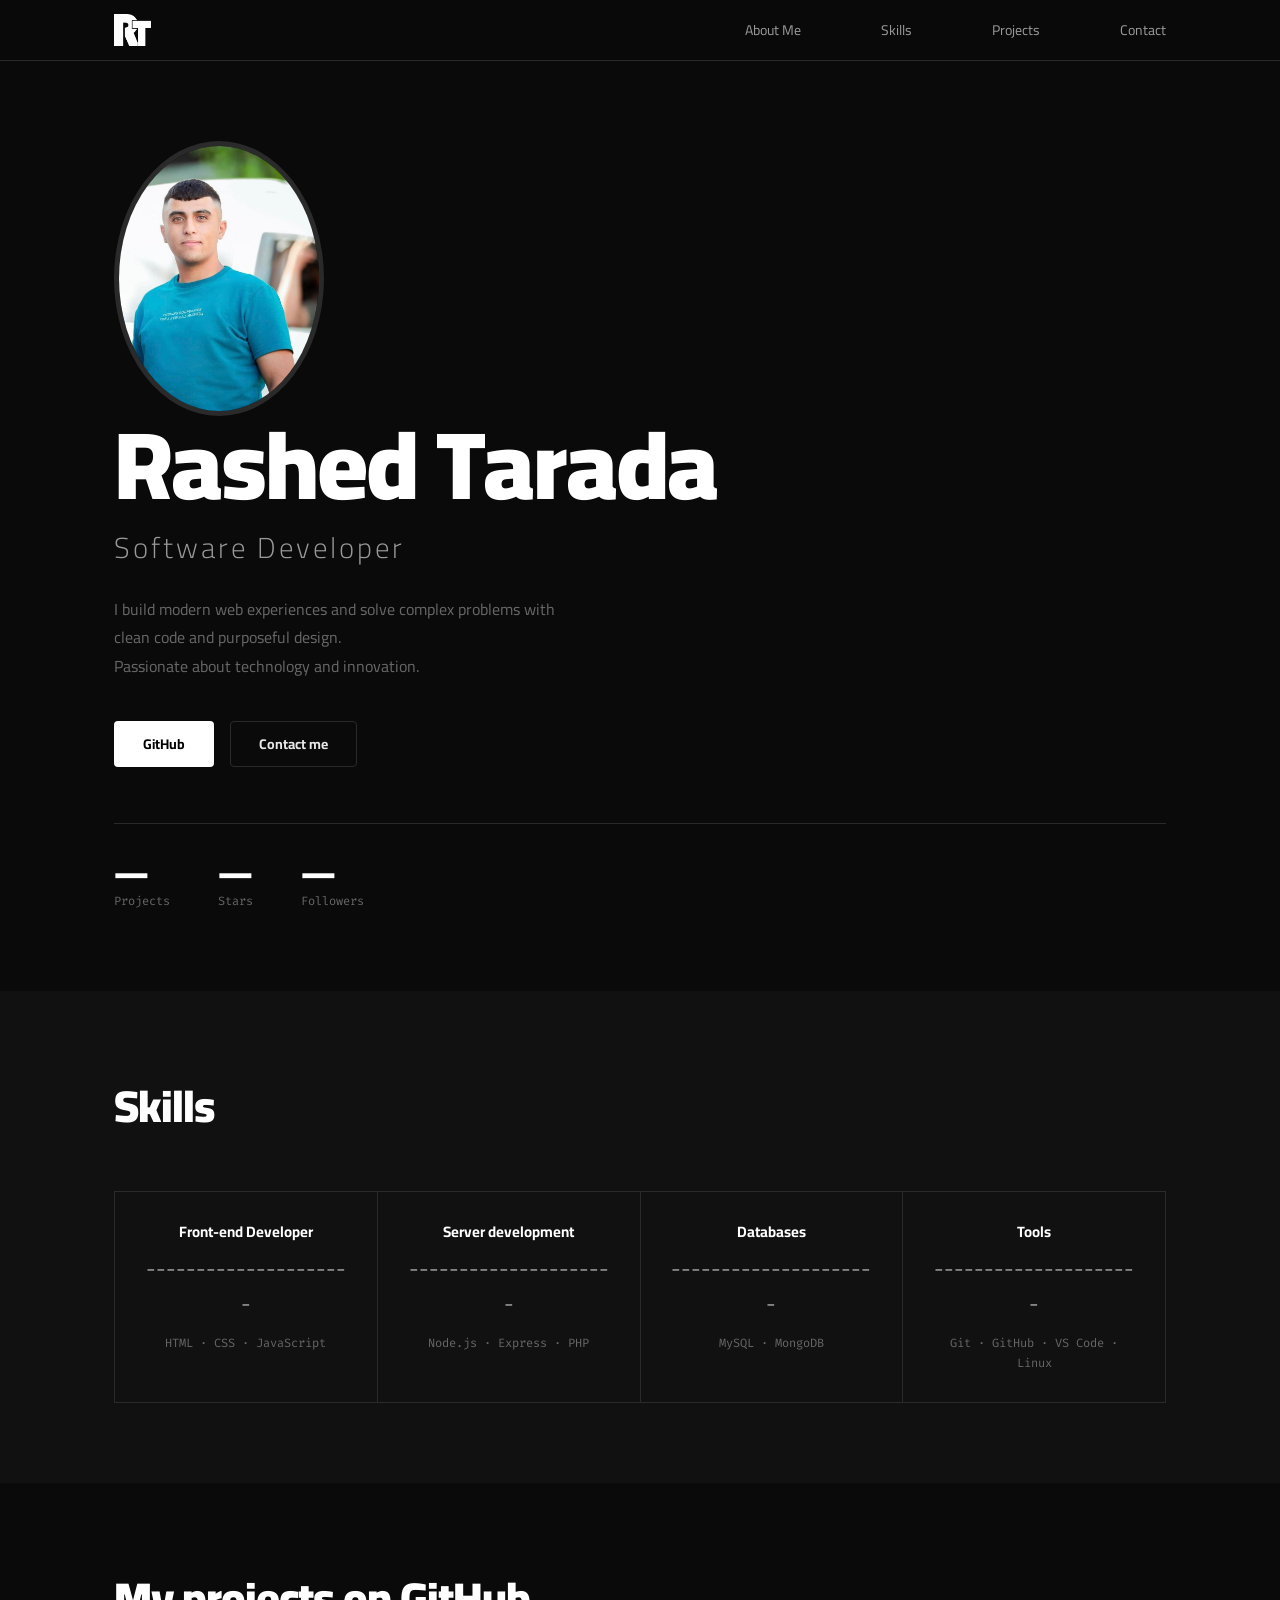
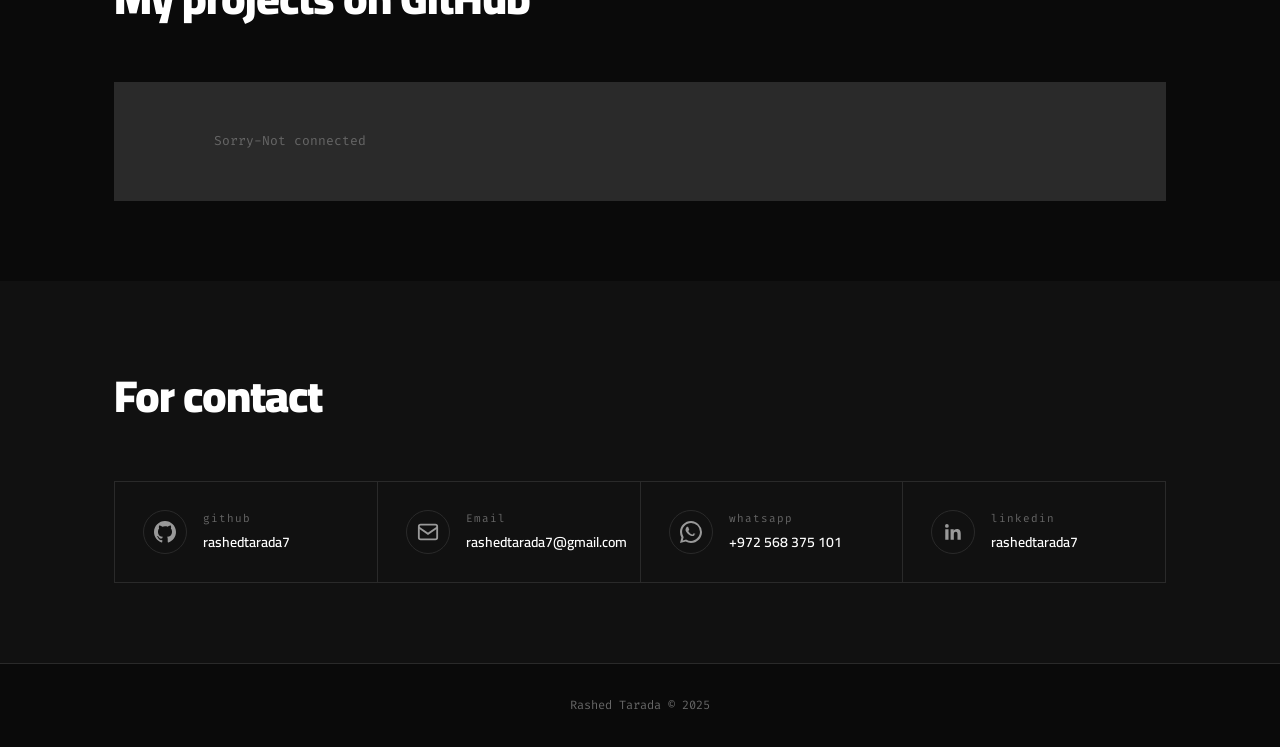
==== index.html @ 1eb6e8c9 "first upload" ====
<!doctype html>
<html lang="en" dir="ltr">
  <head>
    <meta charset="UTF-8" />
    <meta name="viewport" content="width=device-width, initial-scale=1.0" />
    <link rel="icon" href="images/Logo title.png" type="image/x-icon" />
    <title>Portfolio-Rashed Tarada</title>

    <link
      href="https://fonts.googleapis.com/css2?family=Cairo:wght@300;400;600;700;900&family=Fira+Code:wght@400;500&display=swap"
      rel="stylesheet"
    />

    <link rel="stylesheet" href="css/style.css" />
  </head>
  <body>
    <nav class="navbar" id="navbar">
      <div class="container nav-inner">
        <div class="nav-logo">
         <img src="images/Logo.png" alt="Logo">
        </div>

        <ul class="nav-links" id="nav-links">
          <li><a href="#about">About Me</a></li>
          <li><a href="#skills">Skills</a></li>
          <li><a href="#projects">Projects</a></li>
          <li><a href="#contact">Contact</a></li>
        </ul>

        <button class="nav-toggle" id="nav-toggle" aria-label="Open the menu">
          <span></span>
          <span></span>
          <span></span>
        </button>
      </div>
    </nav>

    <section class="hero" id="about">
      <div class="container hero-inner">
        <img
          class="my-image"
          src="images/IMG-20231022-WA0089.jpg"
          alt="my image"
        />
        <h1 class="hero-name">Rashed Tarada</h1>

        <p class="hero-title">Software Developer</p>

        <p class="hero-desc">
          I build modern web experiences and solve complex problems with clean
          code and purposeful design.
          <br />
          Passionate about technology and innovation.
        </p>

        <div class="hero-btns">
          <a
            href="https://github.com/rashedtarada7"
            target="_blank"
            rel="noopener"
            class="btn btn-primary"
            >GitHub</a
          >
          <a href="#contact" class="btn btn-outline">Contact me</a>
        </div>

        <div class="hero-stats">
          <div class="stat">
            <span class="stat-num" id="stat-repos">—</span>
            <span class="stat-label">Projects</span>
          </div>
          <div class="stat">
            <span class="stat-num" id="stat-stars">—</span>
            <span class="stat-label">Stars</span>
          </div>
          <div class="stat">
            <span class="stat-num" id="stat-followers">—</span>
            <span class="stat-label">Followers</span>
          </div>
        </div>
      </div>
    </section>

    <section class="section section-alt" id="skills">
      <div class="container">
        <h2 class="section-title">Skills</h2>

        <div class="skills-grid">
          <div class="skill-card">
            <h3 class="skill-name">Front-end Developer</h3>
            <div class="skill-icon">---------------------</div>
            <p class="skill-tech">HTML · CSS · JavaScript</p>
          </div>

          <div class="skill-card">
            <h3 class="skill-name">Server development</h3>
            <div class="skill-icon">---------------------</div>
            <p class="skill-tech">Node.js · Express · PHP</p>
          </div>

          <div class="skill-card">
            <h3 class="skill-name">Databases</h3>
            <div class="skill-icon">---------------------</div>
            <p class="skill-tech">MySQL · MongoDB</p>
          </div>

          <div class="skill-card">
            <h3 class="skill-name">Tools</h3>
            <div class="skill-icon">---------------------</div>
            <p class="skill-tech">Git · GitHub · VS Code · Linux</p>
          </div>
        </div>
      </div>
    </section>

    <section class="section" id="projects">
      <div class="container">
        <h2 class="section-title">My projects on GitHub</h2>

        <div id="projects-grid" class="projects-grid">
          <p class="state-text">Loading...</p>
        </div>

        <div class="gh-profile" id="gh-profile" style="display: none">
          <img src="" alt="Profile image" class="gh-avatar" id="gh-avatar" />
          <div class="gh-info">
            <p class="gh-name" id="gh-name">Rashed Tarada</p>
            <p class="gh-username">@rashedtarada7</p>
          </div>
          <div class="gh-stats">
            <div class="gh-stat">
              <span class="gh-stat-num" id="gh-repos">—</span>
              <span class="gh-stat-label">repos</span>
            </div>
            <div class="gh-stat">
              <span class="gh-stat-num" id="gh-followers">—</span>
              <span class="gh-stat-label">followers</span>
            </div>
          </div>
        </div>
      </div>
    </section>

    <section class="section section-alt" id="contact">
      <div class="container">
        <h2 class="section-title">For contact</h2>

        <div class="contact-grid">
          <!-- GitHub -->
          <a
            href="https://github.com/rashedtarada7"
            target="_blank"
            rel="noopener"
            class="contact-card"
          >
            <div class="contact-icon">
              <svg
                xmlns="http://www.w3.org/2000/svg"
                width="22"
                height="22"
                viewBox="0 0 24 24"
                fill="currentColor"
                aria-hidden="true"
              >
                <path
                  d="M12 0C5.37 0 0 5.37 0 12c0 5.3 3.44 9.8 8.2 11.38.6.11.82-.26.82-.58v-2.03c-3.34.73-4.04-1.61-4.04-1.61-.54-1.38-1.33-1.75-1.33-1.75-1.09-.74.08-.73.08-.73 1.2.08 1.84 1.24 1.84 1.24 1.07 1.83 2.8 1.3 3.48.99.11-.78.42-1.3.76-1.6-2.67-.3-5.47-1.33-5.47-5.93 0-1.31.47-2.38 1.24-3.22-.12-.3-.54-1.52.12-3.18 0 0 1.01-.32 3.3 1.23a11.5 11.5 0 0 1 3-.4c1.02 0 2.04.14 3 .4 2.28-1.55 3.29-1.23 3.29-1.23.66 1.66.24 2.88.12 3.18.77.84 1.24 1.91 1.24 3.22 0 4.61-2.81 5.63-5.48 5.92.43.37.81 1.1.81 2.22v3.29c0 .32.22.7.83.58C20.57 21.8 24 17.3 24 12 24 5.37 18.63 0 12 0z"
                />
              </svg>
            </div>
            <div class="contact-details">
              <span class="contact-label">github</span>
              <span class="contact-value">rashedtarada7</span>
            </div>
          </a>

          <a href="mailto:rashedtarada7@gmail.com" class="contact-card">
            <div class="contact-icon">
              <svg
                xmlns="http://www.w3.org/2000/svg"
                width="22"
                height="22"
                viewBox="0 0 24 24"
                fill="none"
                stroke="currentColor"
                stroke-width="2"
                aria-hidden="true"
              >
                <rect x="2" y="4" width="20" height="16" rx="2" />
                <path d="m2 7 10 7 10-7" />
              </svg>
            </div>
            <div class="contact-details">
              <span class="contact-label">Email</span>
              <span class="contact-value">rashedtarada7@gmail.com</span>
            </div>
          </a>

          <a
            href="https://wa.me/972568375101"
            target="_blank"
            rel="noopener"
            class="contact-card"
          >
            <div class="contact-icon">
              <svg
                xmlns="http://www.w3.org/2000/svg"
                width="22"
                height="22"
                viewBox="0 0 24 24"
                fill="currentColor"
                aria-hidden="true"
              >
                <path
                  d="M17.47 14.38c-.3-.15-1.76-.87-2.03-.97-.27-.1-.47-.15-.67.15s-.77.97-.94 1.17c-.17.2-.35.22-.65.07a8.16 8.16 0 0 1-2.4-1.48 9 9 0 0 1-1.66-2.07c-.17-.3-.02-.46.13-.6.13-.13.3-.35.45-.52.15-.17.2-.3.3-.5.1-.2.05-.37-.02-.52s-.67-1.61-.92-2.2c-.24-.58-.49-.5-.67-.51H7.9c-.2 0-.52.07-.79.37S6 8.42 6 9.61c0 1.2.87 2.35 1 2.51.12.17 1.73 2.64 4.19 3.7.59.25 1.04.4 1.4.52.59.19 1.12.16 1.55.1.47-.07 1.46-.6 1.66-1.17.2-.58.2-1.07.15-1.17-.06-.1-.24-.17-.53-.3zM12.04 21.8h-.01a9.76 9.76 0 0 1-4.97-1.36l-.36-.21-3.7.97 1-3.62-.23-.37a9.76 9.76 0 0 1-1.5-5.19C2.28 6.5 6.7 2.1 12.07 2.1a9.69 9.69 0 0 1 6.88 2.85 9.65 9.65 0 0 1 2.85 6.87c-.01 5.36-4.43 9.77-9.76 9.97zm8.3-18.1A11.69 11.69 0 0 0 12.04 0C5.4 0 .02 5.37 0 11.99a11.95 11.95 0 0 0 1.6 6L0 24l6.18-1.62a12 12 0 0 0 5.85 1.49h.01C18.62 23.87 24 18.5 24 11.87a11.9 11.9 0 0 0-3.66-8.17z"
                />
              </svg>
            </div>
            <div class="contact-details">
              <span class="contact-label">whatsapp</span>
              <span class="contact-value">+972 568 375 101</span>
            </div>
          </a>

          <a
            href="https://linkedin.com/in/rashedtarada"
            target="_blank"
            rel="noopener"
            class="contact-card"
          >
            <div class="contact-icon">
              <svg
                xmlns="http://www.w3.org/2000/svg"
                width="22"
                height="22"
                viewBox="0 0 24 24"
                fill="currentColor"
                aria-hidden="true"
              >
                <path
                  d="M20.45 20.45h-3.55v-5.57c0-1.33-.03-3.04-1.85-3.04-1.85 0-2.14 1.45-2.14 2.94v5.67H9.36V9h3.41v1.56h.05c.47-.9 1.63-1.85 3.36-1.85 3.6 0 4.27 2.37 4.27 5.45v6.29zM5.34 7.43a2.06 2.06 0 1 1 0-4.12 2.06 2.06 0 0 1 0 4.12zM7.12 20.45H3.56V9h3.56v11.45zM22.23 0H1.77C.79 0 .77 0 1.72v20.56C0 23.23.79 24 1.77 24h20.46C23.2 24 24 23.23 24 22.28V1.72C24 .77 23.2 0 22.23 0z"
                />
              </svg>
            </div>
            <div class="contact-details">
              <span class="contact-label">linkedin</span>
              <span class="contact-value">rashedtarada7</span>
            </div>
          </a>
        </div>
      </div>
    </section>

    <footer class="footer">
      <p>Rashed Tarada © 2025</p>
    </footer>

    <script src="js/main.js"></script>
  </body>
</html>
---- css/style.css ----
:root {
  --color-bg:        #0a0a0a;   
  --color-bg-alt:    #111111; 
  --color-bg-card:   #141414; 
  --color-bg-hover:  #1c1c1c; 

  --color-border:    #2a2a2a;

  --color-text:      #e8e8e8; 
  --color-text-bold: #ffffff;   
  --color-text-muted:#666666; 
  --color-text-sub:  #999999;  

  --color-btn-bg:    #ffffff;
  --color-btn-text:  #000000;

  --font-arabic: 'Cairo', sans-serif;
  --font-code:   'Fira Code', monospace;

  --radius-sm:   4px;
  --radius-md:   6px;
  --transition:  0.2s ease;
}



*, *::before, *::after {
  margin: 0;
  padding: 0;
  box-sizing: border-box;
}

html {
  scroll-behavior: smooth;
}

body {
  background-color: var(--color-bg);
  color: var(--color-text);
  font-family: var(--font-arabic);
  line-height: 1.6;
  -webkit-font-smoothing: antialiased;
}

a {
  text-decoration: none;
  color: inherit;
}

ul {
  list-style: none;
}

img {
  max-width: 100%;
  display: block;
}

.container {
  width: 100%;
  max-width: 1100px;
  margin: 0 auto;
  padding: 0 1.5rem;
}

.my-image{
  max-width: 20%;
}



.navbar {
  position: sticky;
  top: 0;
  z-index: 1000;
  background-color: rgba(10, 10, 10, 0.95);
  backdrop-filter: blur(8px);
  border-bottom: 1px solid var(--color-border);
}

.nav-inner {
  display: flex;
  align-items: center;
  justify-content: space-between;
  height: 60px;
}

.nav-logo {
  max-width: 3.5%;
}

.nav-logo span {
  color: var(--color-text-bold);
  font-weight: 500;
}

.nav-links {
  display: flex;
  gap: 5rem;
}

.nav-links a {
  font-size: 14px;
  color: var(--color-text-sub);
  transition: color var(--transition);
}

.nav-links a:hover {
  color: var(--color-text-bold);
}

.nav-toggle {
  display: none;
  flex-direction: column;
  gap: 5px;
  background: none;
  border: none;
  cursor: pointer;
  padding: 4px;
}

.nav-toggle span {
  display: block;
  width: 24px;
  height: 2px;
  background-color: var(--color-text);
  transition: var(--transition);
}


.hero {
  min-height: 90vh;
  display: flex;
  align-items: center;
  padding: 5rem 1.5rem;
}

.my-image {
  max-width: 20%;
  border-radius: 50%;
  border: 5px solid var(--color-border);
}

.hero-inner {
  width: 100%;
  max-width: 1100px;
  margin: 0 auto;
}

.hero-badge {
  display: inline-flex;
  align-items: center;
  gap: 8px;
  font-size: 13px;
  color: var(--color-text-muted);
  margin-bottom: 1.5rem;
  font-family: var(--font-code);
}

.hero-badge::before {
  content: '';
  display: inline-block;
  width: 28px;
  height: 1px;
  background-color: var(--color-text-muted);
}

.hero-name {
  font-size: clamp(3rem, 8vw, 6rem);
  font-weight: 900;
  line-height: 1;
  color: var(--color-text-bold);
  letter-spacing: -2px;
  margin-bottom: 0.75rem;
}

.hero-title {
  font-size: clamp(1.1rem, 3vw, 1.8rem);
  font-weight: 300;
  color: var(--color-text-sub);
  letter-spacing: 3px;
  margin-bottom: 1.5rem;
}

.hero-desc {
  font-size: 16px;
  color: var(--color-text-muted);
  max-width: 480px;
  line-height: 1.8;
  margin-bottom: 2.5rem;
}

.hero-btns {
  display: flex;
  gap: 1rem;
  flex-wrap: wrap;
  margin-bottom: 3.5rem;
}

.btn {
  display: inline-block;
  padding: 11px 28px;
  font-family: var(--font-arabic);
  font-size: 14px;
  font-weight: 700;
  border-radius: var(--radius-sm);
  cursor: pointer;
  transition: opacity var(--transition), border-color var(--transition), color var(--transition);
}

.btn-primary {
  background-color: var(--color-btn-bg);
  color: var(--color-btn-text);
  border: 1px solid transparent;
}

.btn-primary:hover {
  opacity: 0.85;
}

.btn-outline {
  background-color: transparent;
  color: var(--color-text);
  border: 1px solid var(--color-border);
}

.btn-outline:hover {
  border-color: var(--color-text-bold);
  color: var(--color-text-bold);
}

.hero-stats {
  display: flex;
  gap: 3rem;
  border-top: 1px solid var(--color-border);
  padding-top: 2rem;
}

.stat-num {
  display: block;
  font-size: 2rem;
  font-weight: 900;
  color: var(--color-text-bold);
  line-height: 1;
}

.stat-label {
  display: block;
  font-size: 12px;
  color: var(--color-text-muted);
  margin-top: 4px;
  font-family: var(--font-code);
}



.section {
  padding: 5rem 1.5rem;
}

.section-alt {
  background-color: var(--color-bg-alt);
}

.section-label {
  font-family: var(--font-code);
  font-size: 12px;
  color: var(--color-text-muted);
  letter-spacing: 3px;
  text-transform: uppercase;
  margin-bottom: 0.5rem;
}

.section-label::before {
  content: '// ';
}

.section-title {
  font-size: clamp(2rem, 4vw, 2.8rem);
  font-weight: 900;
  color: var(--color-text-bold);
  letter-spacing: -1px;
  margin-bottom: 3rem;
}



.skills-grid {
  display: grid;
  grid-template-columns: repeat(auto-fit, minmax(200px, 1fr));
  gap: 1px;
  background-color: var(--color-border);
  border: 1px solid var(--color-border);
}

.skill-card {
  background-color: var(--color-bg-alt);
  padding: 1.75rem;
  transition: background-color var(--transition);
text-align: center;
}

.skill-card:hover {
  background-color: var(--color-bg-hover);
}

.skill-icon {
  font-size: 22px;
  color: var(--color-text-sub);
  margin-bottom: 0.75rem;
}

.skill-name {
  font-size: 15px;
  font-weight: 700;
  color: var(--color-text-bold);
  margin-bottom: 0.4rem;
}

.skill-tech {
  font-size: 12px;
  color: var(--color-text-muted);
  line-height: 1.7;
  font-family: var(--font-code);
}



.projects-grid {
  display: grid;
  grid-template-columns: repeat(auto-fill, minmax(300px, 1fr));
  gap: 1px;
  background-color: var(--color-border);
  border: 1px solid var(--color-border);
}

.project-card {
  background-color: var(--color-bg);
  padding: 1.75rem;
  display: flex;
  flex-direction: column;
  gap: 0.75rem;
  transition: background-color var(--transition);
}

.project-card:hover {
  background-color: var(--color-bg-hover);
}

.project-header {
  display: flex;
  align-items: flex-start;
  justify-content: space-between;
  gap: 1rem;
}

.project-icon {
  width: 36px;
  height: 36px;
  border: 1px solid var(--color-border);
  display: flex;
  align-items: center;
  justify-content: center;
  font-size: 16px;
  color: var(--color-text-sub);
  flex-shrink: 0;
}

.project-links {
  display: flex;
  gap: 6px;
}

.project-link {
  font-size: 11px;
  font-family: var(--font-code);
  color: var(--color-text-muted);
  padding: 4px 10px;
  border: 1px solid var(--color-border);
  transition: color var(--transition), border-color var(--transition);
}

.project-link:hover {
  color: var(--color-text-bold);
  border-color: var(--color-text-bold);
}

.project-name {
  font-size: 16px;
  font-weight: 700;
  color: var(--color-text-bold);
  line-height: 1.3;
}

.project-desc {
  font-size: 13px;
  color: var(--color-text-muted);
  line-height: 1.7;
  flex: 1;
}

.project-tags {
  display: flex;
  flex-wrap: wrap;
  gap: 6px;
  margin-top: auto;
}

.tag {
  font-size: 11px;
  font-family: var(--font-code);
  color: var(--color-text-sub);
  padding: 3px 8px;
  border: 1px solid var(--color-border);
  background-color: var(--color-bg);
}

.lang-dot {
  display: inline-block;
  width: 8px;
  height: 8px;
  border-radius: 50%;
  margin-left: 5px;
  vertical-align: middle;
}

.project-meta {
  display: flex;
  align-items: center;
  gap: 1rem;
  font-size: 11px;
  color: var(--color-text-muted);
  font-family: var(--font-code);
}

.project-stars::before { content: '★ '; }
.project-forks::before { content: '⑂ '; }



.gh-profile {
  display: flex;
  align-items: center;
  justify-content: space-between;
  flex-wrap: wrap;
  gap: 1rem;
  border: 1px solid var(--color-border);
  padding: 1.5rem;
  margin-top: 2.5rem;
}

.gh-info {
  display: flex;
  align-items: center;
  gap: 1rem;
}

.gh-avatar {
  width: 50px;
  height: 50px;
  border-radius: 50%;
  border: 2px solid var(--color-border);
}

.gh-name {
  font-size: 16px;
  font-weight: 700;
  color: var(--color-text-bold);
}

.gh-username {
  font-size: 13px;
  color: var(--color-text-muted);
  font-family: var(--font-code);
}

.gh-stats {
  display: flex;
  gap: 2.5rem;
}

.gh-stat {
  text-align: center;
}

.gh-stat-num {
  display: block;
  font-size: 20px;
  font-weight: 700;
  color: var(--color-text-bold);
}

.gh-stat-label {
  display: block;
  font-size: 11px;
  color: var(--color-text-muted);
  font-family: var(--font-code);
}



.contact-grid {
  display: grid;
  grid-template-columns: repeat(auto-fit, minmax(250px, 1fr));
  gap: 1px;
  background-color: var(--color-border);
  border: 1px solid var(--color-border);
}

.contact-card {
  background-color: var(--color-bg-alt);
  padding: 1.75rem;
  display: flex;
  align-items: center;
  gap: 1rem;
  transition: background-color var(--transition);
  cursor: pointer;
}

.contact-card:hover {
  background-color: var(--color-bg-hover);
}

.contact-icon {
  width: 44px;
  height: 44px;
  border: 1px solid var(--color-border);
  border-radius: 50%;
  display: flex;
  align-items: center;
  justify-content: center;
  color: var(--color-text-sub);
  flex-shrink: 0;
}

.contact-label {
  display: block;
  font-size: 11px;
  color: var(--color-text-muted);
  font-family: var(--font-code);
  letter-spacing: 1px;
  margin-bottom: 3px;
}

.contact-value {
  display: block;
  font-size: 14px;
  font-weight: 600;
  color: var(--color-text-bold);
}

.contact-arrow {
  margin-right: auto; 
  color: var(--color-text-muted);
  font-size: 18px;
  transition: color var(--transition);
}

.contact-card:hover .contact-arrow {
  color: var(--color-text-bold);
}



.footer {
  border-top: 1px solid var(--color-border);
  padding: 2rem 1.5rem;
  text-align: center;
}

.footer p {
  font-size: 12px;
  color: var(--color-text-muted);
  font-family: var(--font-code);
}



.state-text {
  padding: 3rem;
  text-align: center;
  color: var(--color-text-muted);
  font-family: var(--font-code);
  font-size: 13px;
  width: 100%;
}




@media (max-width: 768px) {

  .hero-stats {
    gap: 1.75rem;
  }

  .projects-grid {
    grid-template-columns: 1fr;
  }

  .contact-grid {
    grid-template-columns: 1fr;
  }

  .gh-profile {
    flex-direction: column;
    align-items: flex-start;
  }
}

@media (max-width: 600px) {

  .nav-links {
    display: none;
    position: absolute;
    top: 60px;
    right: 0;
    left: 0;
    background-color: var(--color-bg-alt);
    flex-direction: column;
    align-items: center;
    gap: 0;
    border-bottom: 1px solid var(--color-border);
  }

  .nav-links.open {
    display: flex;
  }

  .nav-links li {
    width: 100%;
    text-align: center;
    border-bottom: 1px solid var(--color-border);
  }

  .nav-links a {
    display: block;
    padding: 1rem;
    font-size: 15px;
  }

  .nav-toggle {
    display: flex;
  }

  .skills-grid {
    grid-template-columns: repeat(2, 1fr);
  }
}
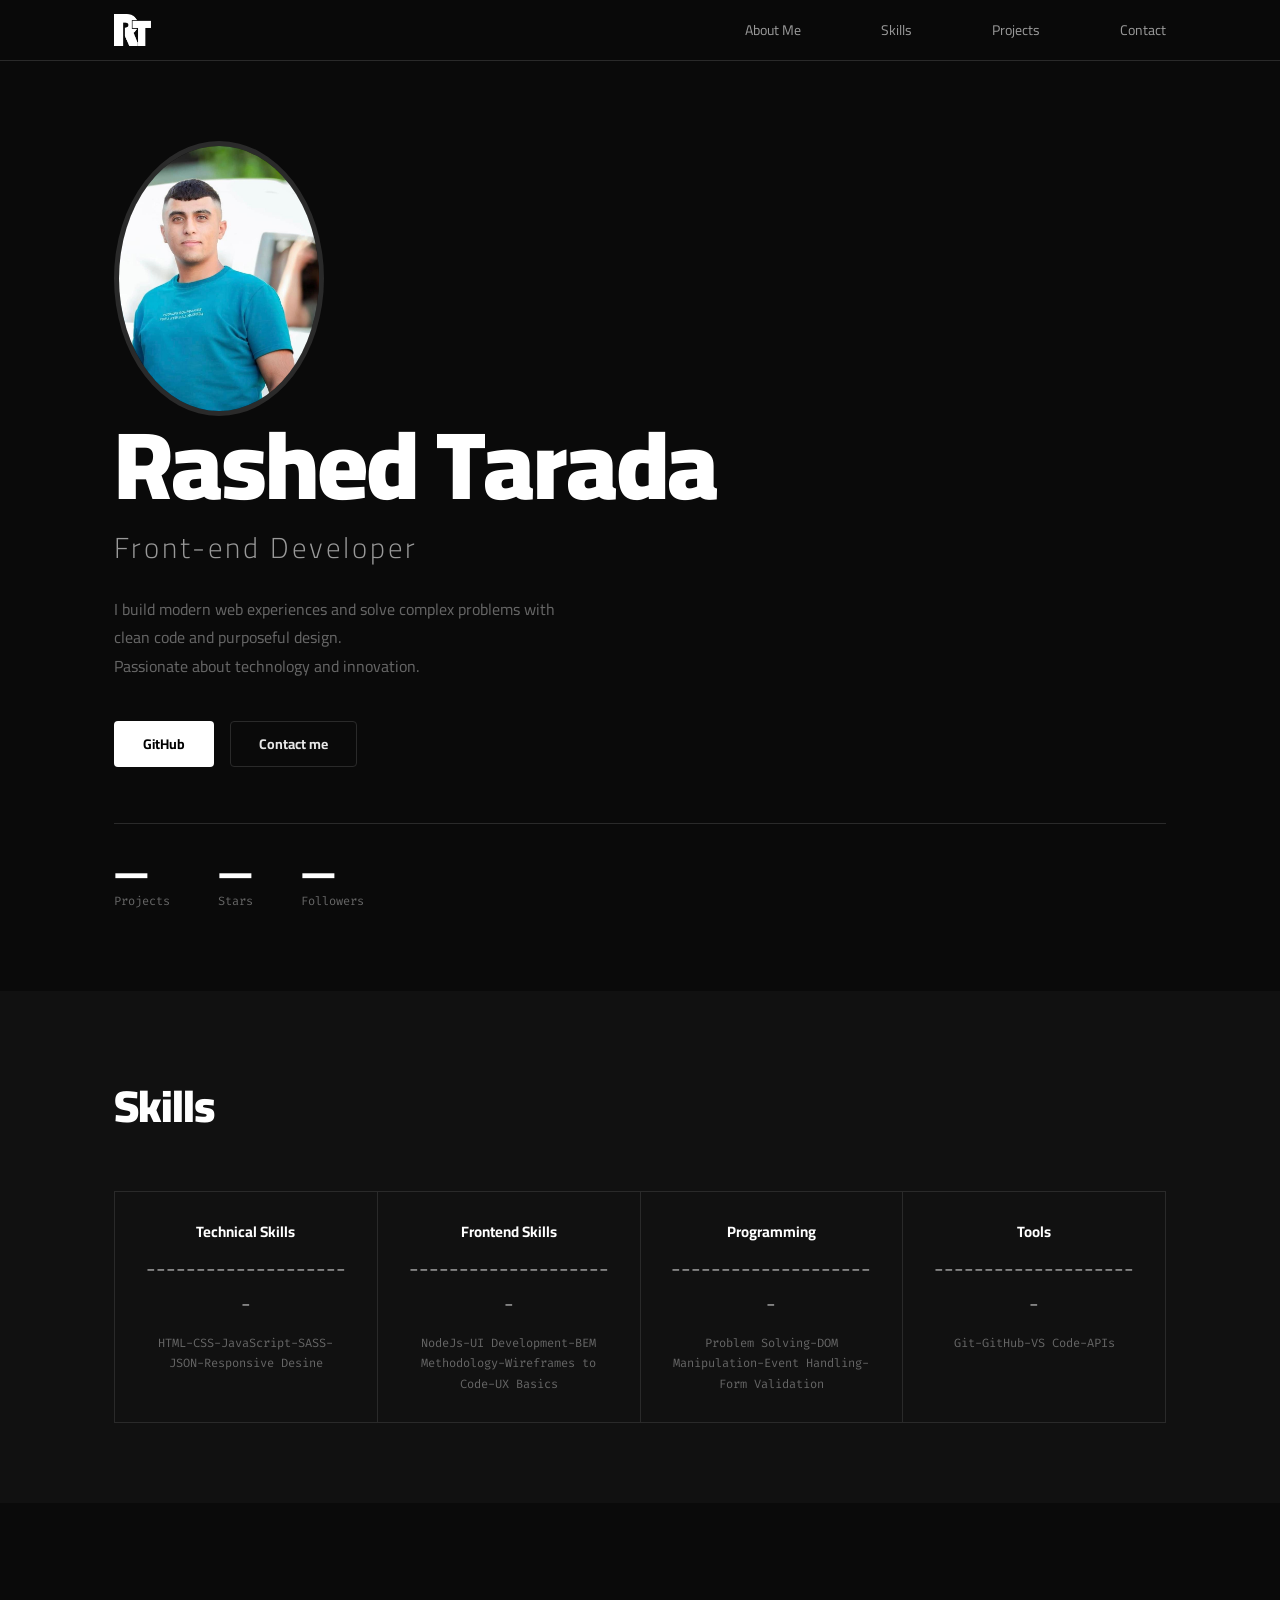
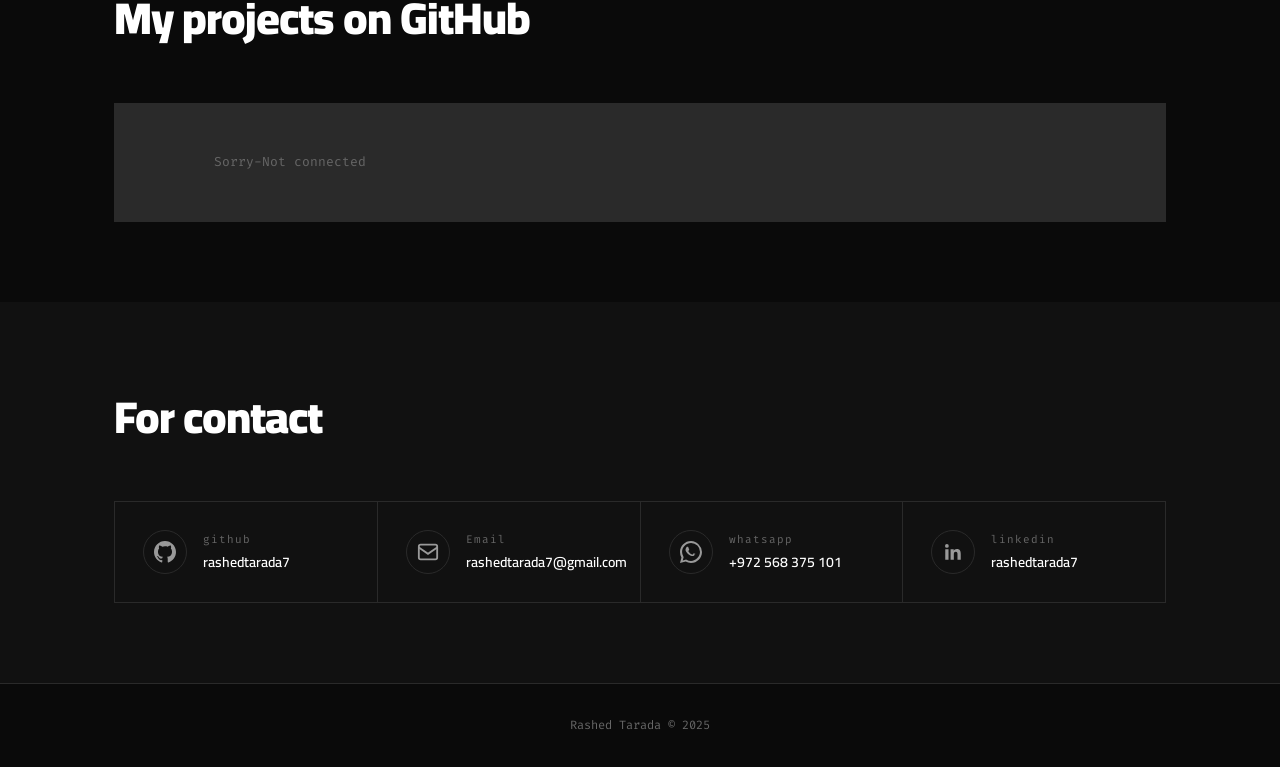
==== commit f8fc9d6e: "[5/4/2026]" ====
--- a/index.html
+++ b/index.html
@@ -44,7 +44,7 @@
         />
         <h1 class="hero-name">Rashed Tarada</h1>
 
-        <p class="hero-title">Software Developer</p>
+        <p class="hero-title">Front-end Developer</p>
 
         <p class="hero-desc">
           I build modern web experiences and solve complex problems with clean
@@ -87,27 +87,27 @@
 
         <div class="skills-grid">
           <div class="skill-card">
-            <h3 class="skill-name">Front-end Developer</h3>
-            <div class="skill-icon">---------------------</div>
-            <p class="skill-tech">HTML · CSS · JavaScript</p>
-          </div>
-
-          <div class="skill-card">
-            <h3 class="skill-name">Server development</h3>
-            <div class="skill-icon">---------------------</div>
-            <p class="skill-tech">Node.js · Express · PHP</p>
-          </div>
-
-          <div class="skill-card">
-            <h3 class="skill-name">Databases</h3>
-            <div class="skill-icon">---------------------</div>
-            <p class="skill-tech">MySQL · MongoDB</p>
+            <h3 class="skill-name">Technical Skills</h3>
+            <div class="skill-icon">---------------------</div>
+            <p class="skill-tech">HTML-CSS-JavaScript-SASS-JSON-Responsive Desine</p>
+          </div>
+
+          <div class="skill-card">
+            <h3 class="skill-name">Frontend Skills</h3>
+            <div class="skill-icon">---------------------</div>
+            <p class="skill-tech">NodeJs-UI Development-BEM Methodology-Wireframes to Code-UX Basics</p>
+          </div>
+
+          <div class="skill-card">
+            <h3 class="skill-name">Programming</h3>
+            <div class="skill-icon">---------------------</div>
+            <p class="skill-tech">Problem Solving-DOM Manipulation-Event Handling-Form Validation</p>
           </div>
 
           <div class="skill-card">
             <h3 class="skill-name">Tools</h3>
             <div class="skill-icon">---------------------</div>
-            <p class="skill-tech">Git · GitHub · VS Code · Linux</p>
+            <p class="skill-tech">Git-GitHub-VS Code-APIs</p>
           </div>
         </div>
       </div>
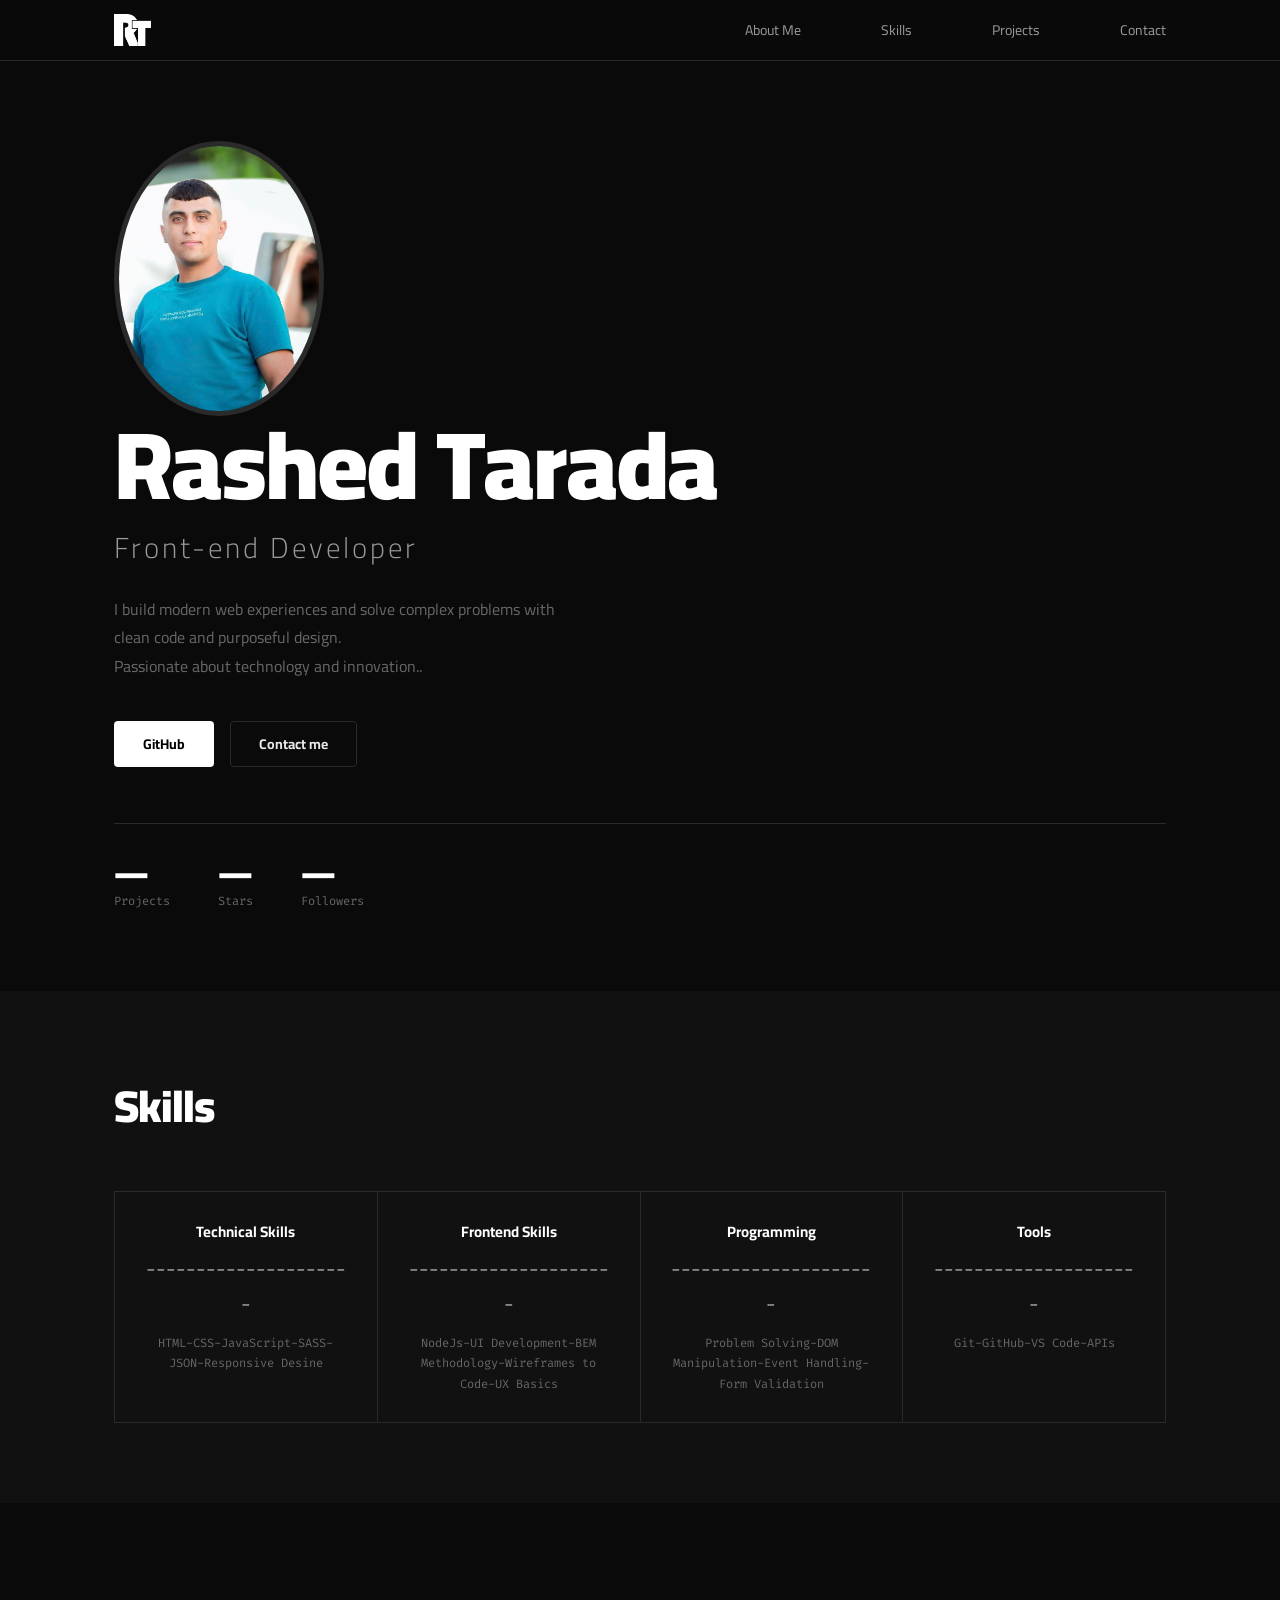
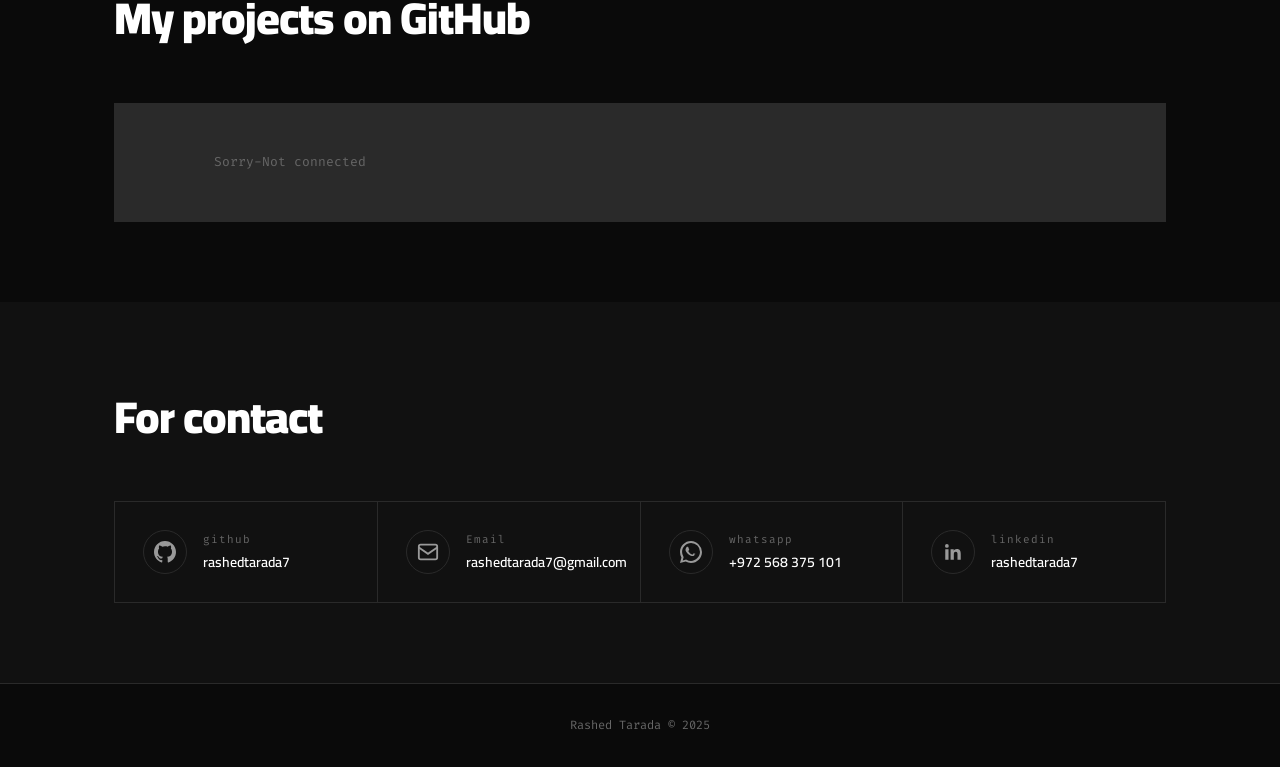
==== commit fb12e918: "[6/4/2026]" ====
--- a/index.html
+++ b/index.html
@@ -50,7 +50,7 @@
           I build modern web experiences and solve complex problems with clean
           code and purposeful design.
           <br />
-          Passionate about technology and innovation.
+          Passionate about technology and innovation..
         </p>
 
         <div class="hero-btns">
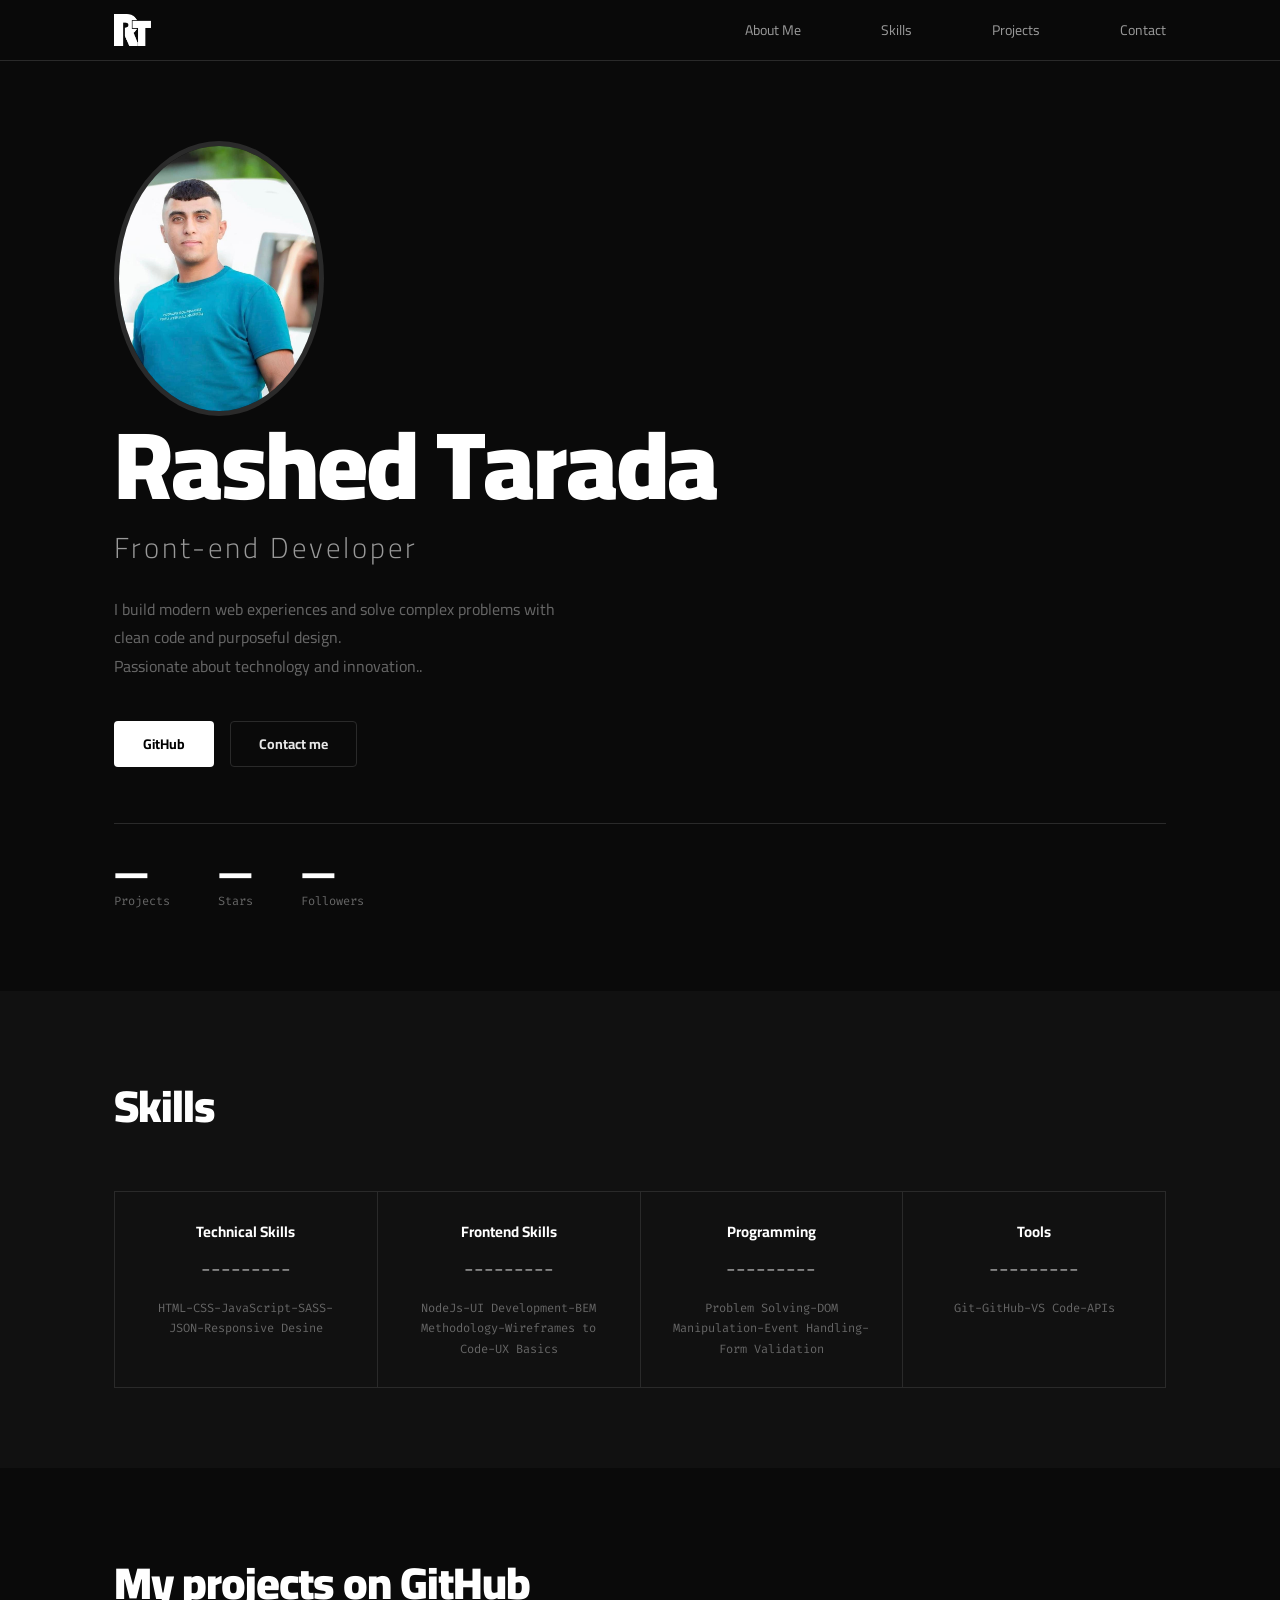
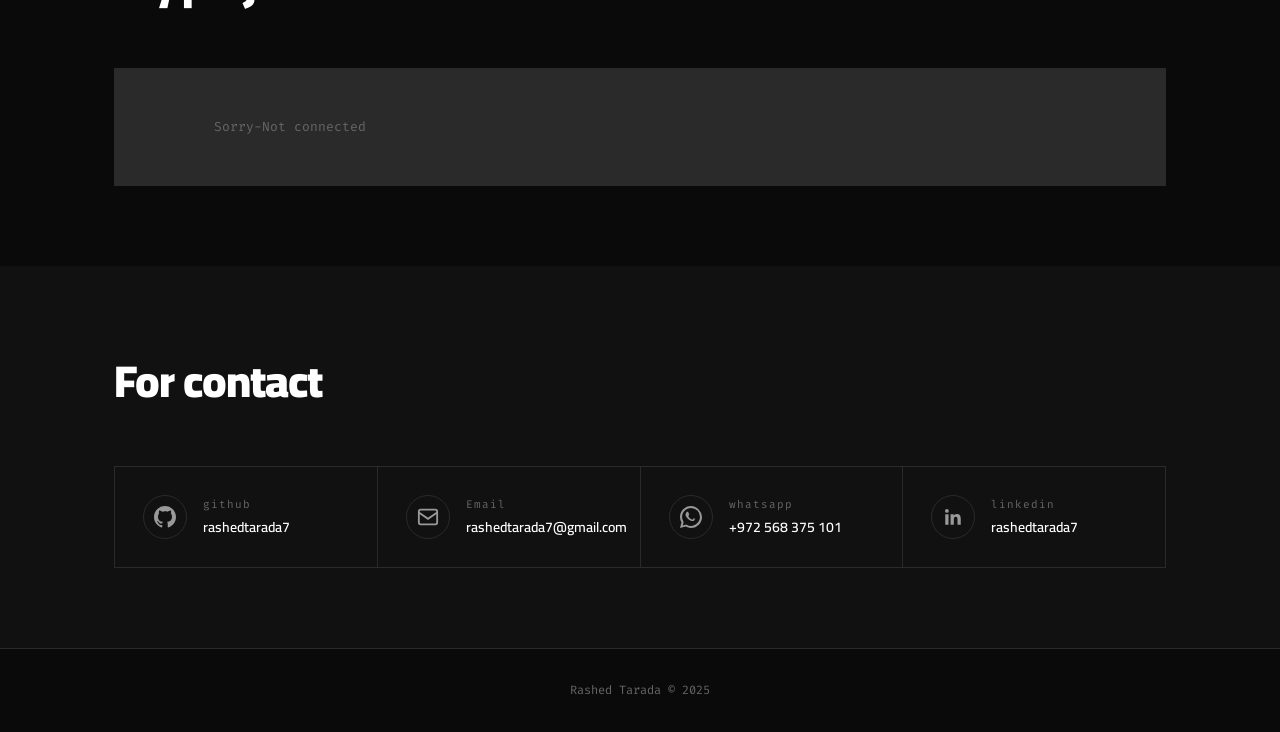
==== commit cc7315c5: "6/4/2026" ====
--- a/index.html
+++ b/index.html
@@ -88,25 +88,25 @@
         <div class="skills-grid">
           <div class="skill-card">
             <h3 class="skill-name">Technical Skills</h3>
-            <div class="skill-icon">---------------------</div>
+            <div class="skill-icon">---------</div>
             <p class="skill-tech">HTML-CSS-JavaScript-SASS-JSON-Responsive Desine</p>
           </div>
 
           <div class="skill-card">
             <h3 class="skill-name">Frontend Skills</h3>
-            <div class="skill-icon">---------------------</div>
+            <div class="skill-icon">---------</div>
             <p class="skill-tech">NodeJs-UI Development-BEM Methodology-Wireframes to Code-UX Basics</p>
           </div>
 
           <div class="skill-card">
             <h3 class="skill-name">Programming</h3>
-            <div class="skill-icon">---------------------</div>
+            <div class="skill-icon">---------</div>
             <p class="skill-tech">Problem Solving-DOM Manipulation-Event Handling-Form Validation</p>
           </div>
 
           <div class="skill-card">
             <h3 class="skill-name">Tools</h3>
-            <div class="skill-icon">---------------------</div>
+            <div class="skill-icon">---------</div>
             <p class="skill-tech">Git-GitHub-VS Code-APIs</p>
           </div>
         </div>
--- a/css/style.css
+++ b/css/style.css
@@ -63,11 +63,6 @@
   margin: 0 auto;
   padding: 0 1.5rem;
 }
-
-.my-image{
-  max-width: 20%;
-}
-
 
 
 .navbar {
@@ -590,6 +585,14 @@
 
 
 @media (max-width: 768px) {
+
+  .my-image{
+    max-width: 40%;
+  }
+
+  .nav-logo{
+    max-width: 2rem;
+  }
 
   .hero-stats {
     gap: 1.75rem;
